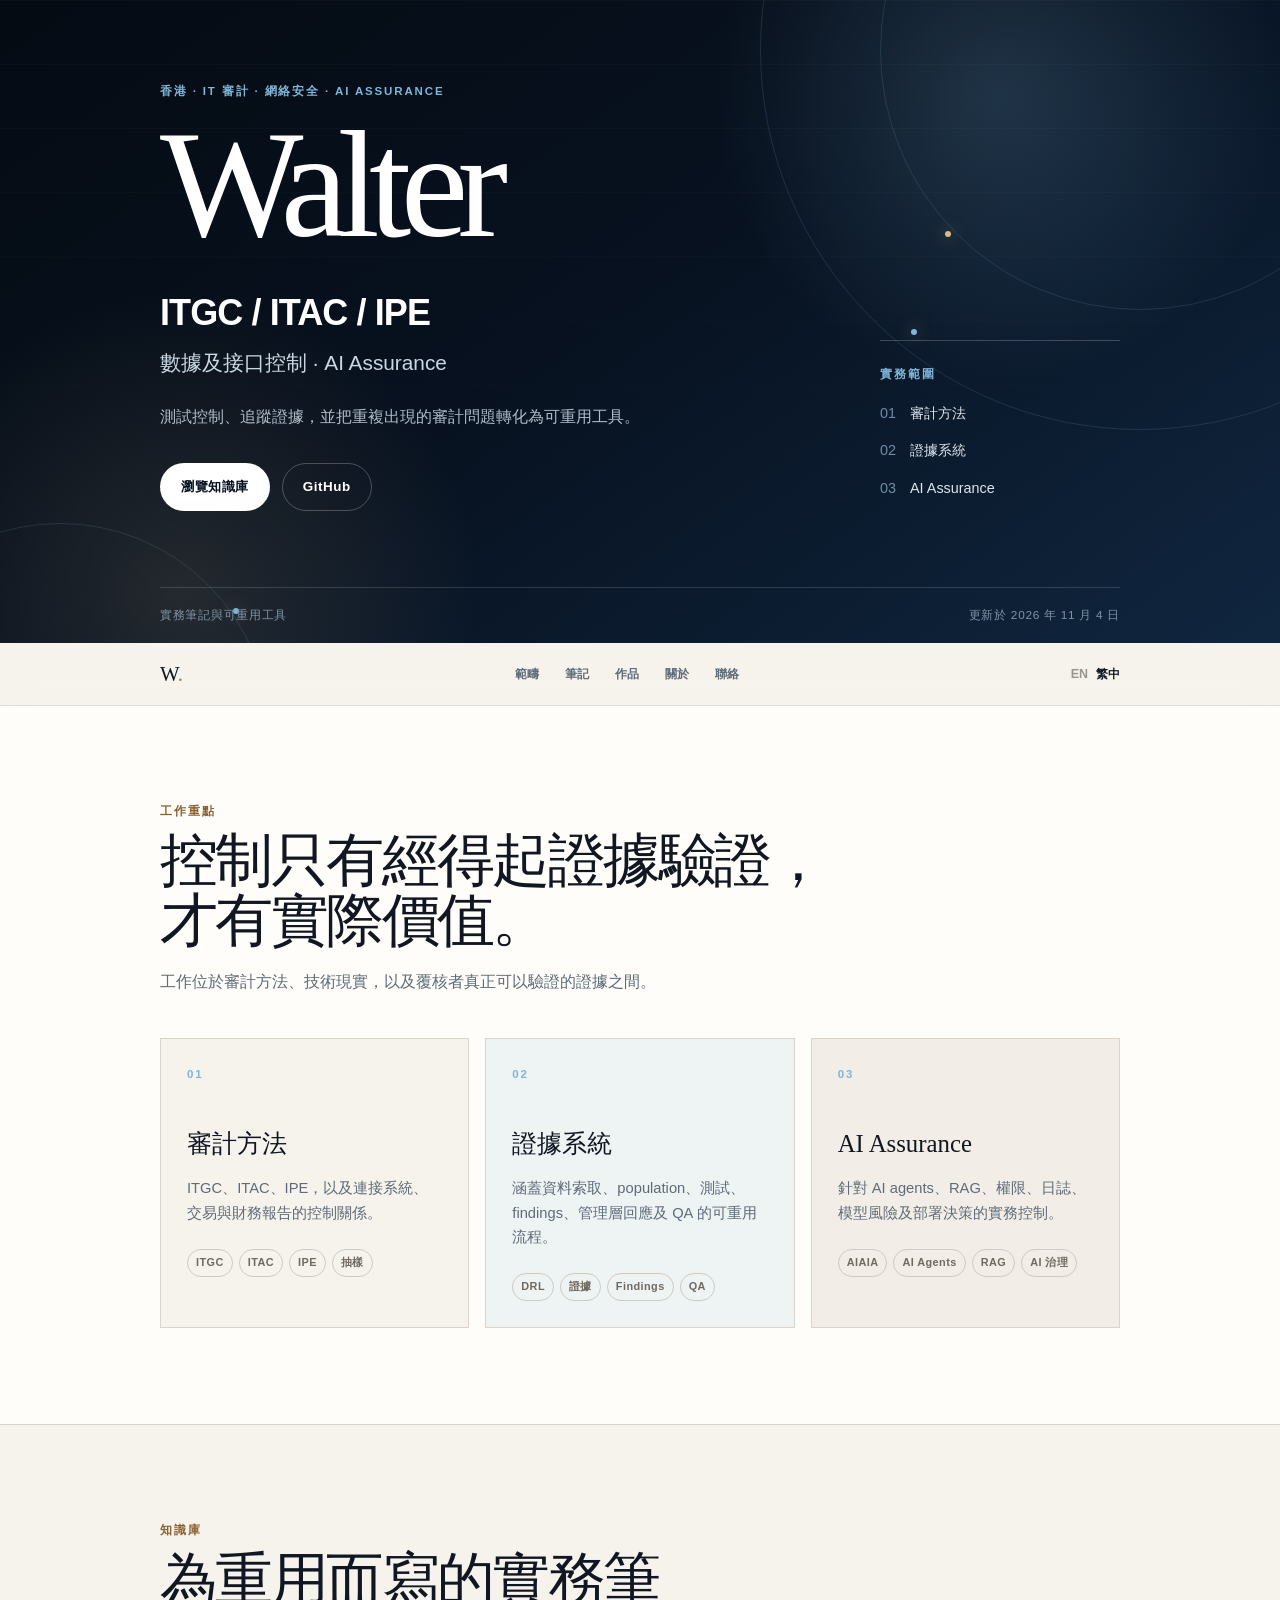
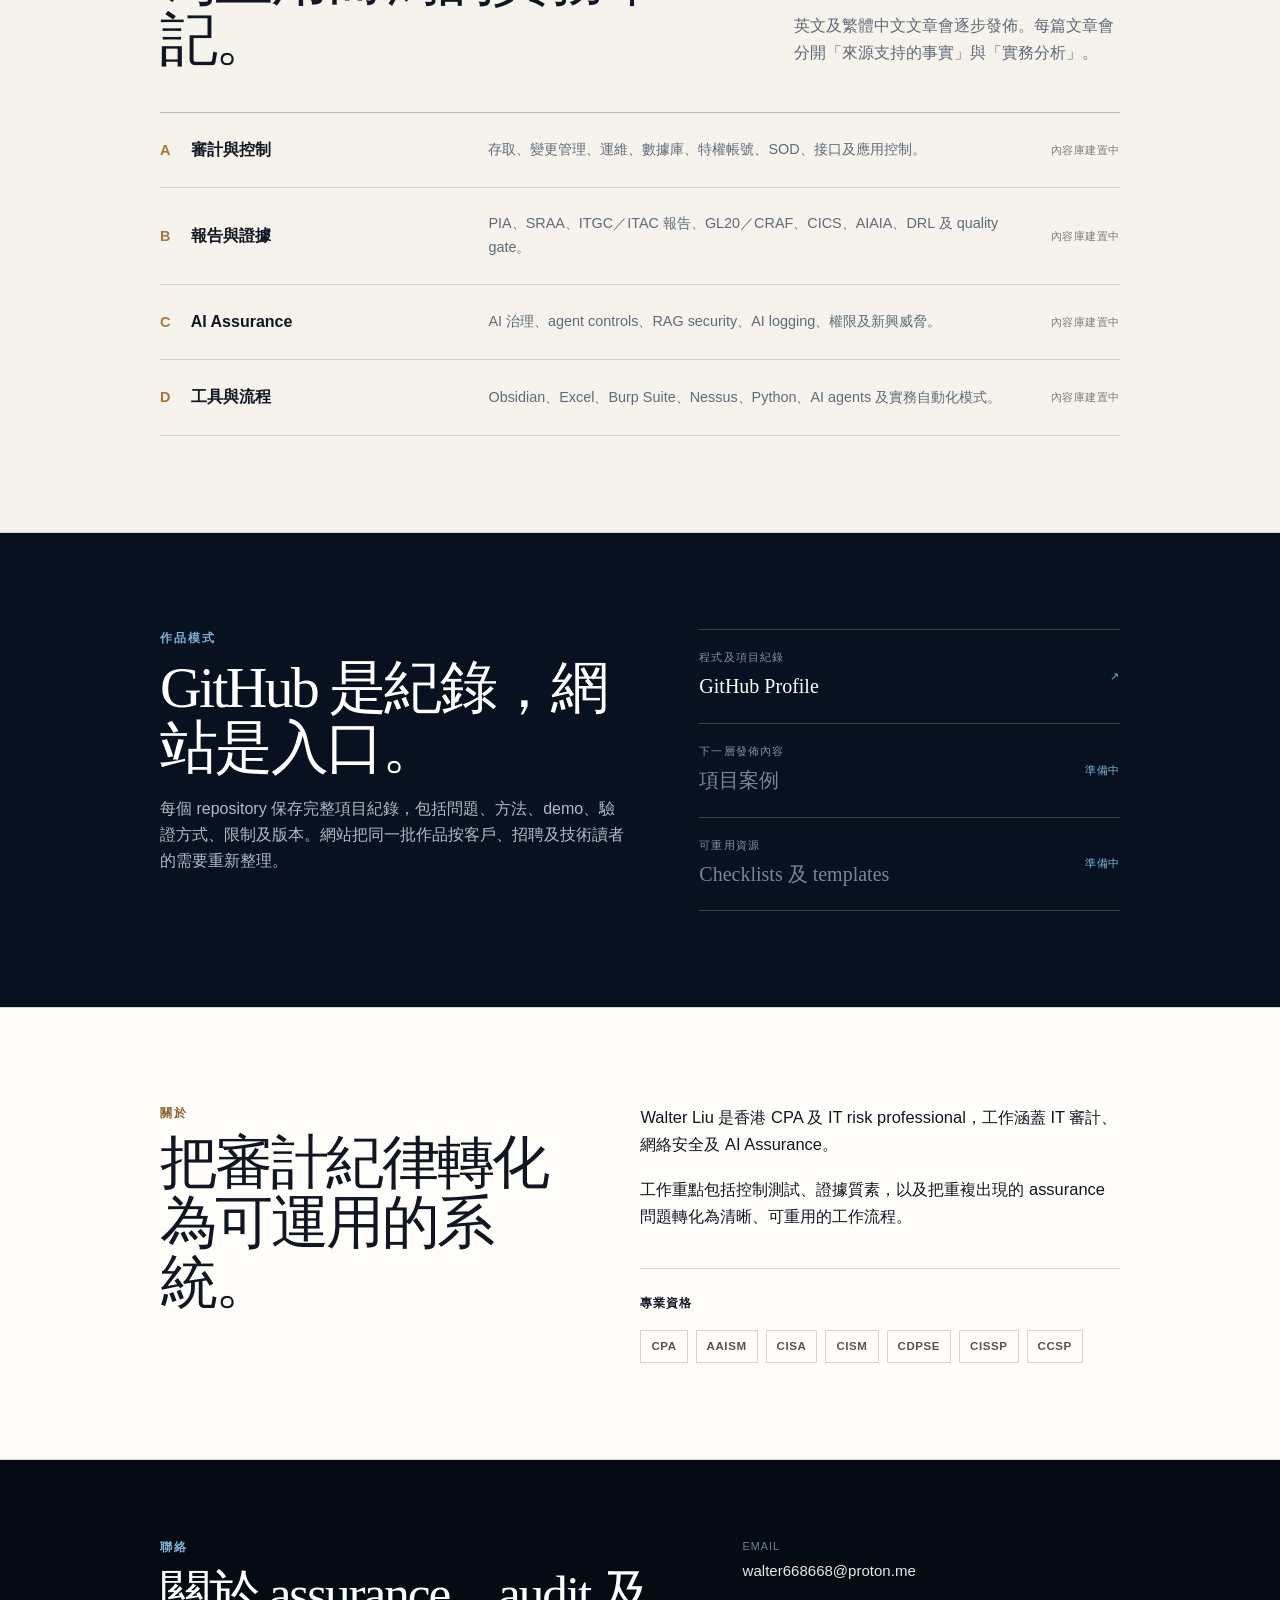
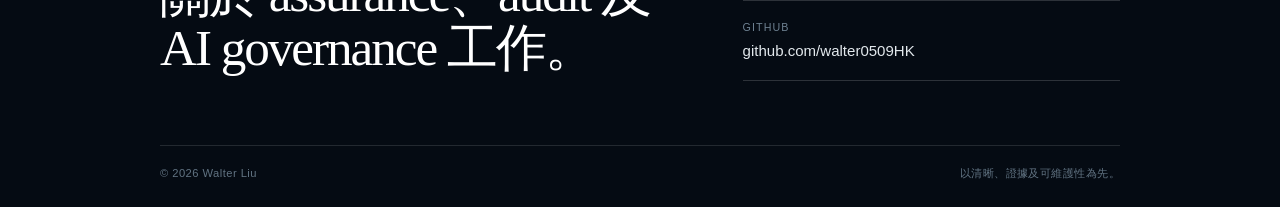
==== zh-hant.html @ f9fbf670 "feat: rebuild homepage content and style; add Traditional Chinese page, robots.txt and llms.txt" ====
<!DOCTYPE html>
<html lang="zh-Hant">
<head>
  <meta charset="UTF-8">
  <meta name="viewport" content="width=device-width, initial-scale=1.0">
  <title>Walter Liu｜IT 審計、證據系統與 AI Assurance</title>
  <meta name="description" content="Walter Liu 專注 IT 審計、ITGC、ITAC、IPE、數據及接口控制、網絡安全與 AI Assurance。">
  <meta name="theme-color" content="#07111f">
  <meta property="og:title" content="Walter Liu｜IT 審計、證據系統與 AI Assurance">
  <meta property="og:description" content="從香港實務角度整理審計方法、證據系統與 AI Assurance。">
  <meta property="og:type" content="website">
  <link rel="stylesheet" href="css/style.css">
</head>
<body>
  <a class="skip-link" href="#main">跳至主要內容</a>

  <!-- ===== Header ===== -->
  <header class="hero" id="top">
    <div class="hero-orbit hero-orbit-one" aria-hidden="true"></div>
    <div class="hero-orbit hero-orbit-two" aria-hidden="true"></div>
    <div class="hero-orbit hero-orbit-three" aria-hidden="true"></div>

    <div class="container hero-inner">
      <div class="hero-copy">
        <p class="eyebrow">香港 · IT 審計 · 網絡安全 · AI Assurance</p>
        <h1>Walter</h1>
        <p class="hero-specialism">ITGC / ITAC / IPE</p>
        <p class="hero-focus">數據及接口控制 · AI Assurance</p>
        <p class="hero-intro">測試控制、追蹤證據，並把重複出現的審計問題轉化為可重用工具。</p>
        <div class="hero-actions">
          <a class="button button-primary" href="#notes">瀏覽知識庫</a>
          <a class="button button-secondary" href="https://github.com/walter0509HK" rel="me">GitHub</a>
        </div>
      </div>

      <aside class="hero-index" aria-label="網站重點">
        <p class="index-label">實務範圍</p>
        <ol class="index-list">
          <li><span>01</span>審計方法</li>
          <li><span>02</span>證據系統</li>
          <li><span>03</span>AI Assurance</li>
        </ol>
      </aside>
    </div>

    <div class="container hero-footer">
      <span>實務筆記與可重用工具</span>
      <span>更新於 <time datetime="2026-11-04">2026 年 11 月 4 日</time></span>
    </div>
  </header>

  <!-- ===== Navigation ===== -->
  <nav class="navbar" aria-label="主要導覽">
    <div class="container navbar-inner">
      <a class="brand" href="#top" aria-label="Walter，返回頁首">W<span>.</span></a>
      <div class="nav-links">
        <a href="#focus">範疇</a>
        <a href="#notes">筆記</a>
        <a href="#work">作品</a>
        <a href="#about">關於</a>
        <a href="#contact">聯絡</a>
      </div>
      <div class="language-switch" aria-label="語言">
        <a href="index.html" lang="en">EN</a>
        <span aria-current="page">繁中</span>
      </div>
    </div>
  </nav>

  <main id="main">
    <!-- ===== Focus ===== -->
    <section class="section focus-section" id="focus">
      <div class="container">
        <div class="section-heading">
          <p class="section-kicker">工作重點</p>
          <h2>控制只有經得起證據驗證，才有實際價值。</h2>
          <p class="section-intro">工作位於審計方法、技術現實，以及覆核者真正可以驗證的證據之間。</p>
        </div>

        <div class="focus-grid">
          <article class="focus-card">
            <p class="card-number">01</p>
            <h3>審計方法</h3>
            <p>ITGC、ITAC、IPE，以及連接系統、交易與財務報告的控制關係。</p>
            <ul class="tag-list">
              <li>ITGC</li>
              <li>ITAC</li>
              <li>IPE</li>
              <li>抽樣</li>
            </ul>
          </article>

          <article class="focus-card">
            <p class="card-number">02</p>
            <h3>證據系統</h3>
            <p>涵蓋資料索取、population、測試、findings、管理層回應及 QA 的可重用流程。</p>
            <ul class="tag-list">
              <li>DRL</li>
              <li>證據</li>
              <li>Findings</li>
              <li>QA</li>
            </ul>
          </article>

          <article class="focus-card">
            <p class="card-number">03</p>
            <h3>AI Assurance</h3>
            <p>針對 AI agents、RAG、權限、日誌、模型風險及部署決策的實務控制。</p>
            <ul class="tag-list">
              <li>AIAIA</li>
              <li>AI Agents</li>
              <li>RAG</li>
              <li>AI 治理</li>
            </ul>
          </article>
        </div>
      </div>
    </section>

    <!-- ===== Notes library ===== -->
    <section class="section notes-section" id="notes">
      <div class="container">
        <div class="section-heading split-heading">
          <div>
            <p class="section-kicker">知識庫</p>
            <h2>為重用而寫的實務筆記。</h2>
          </div>
          <p class="section-intro">英文及繁體中文文章會逐步發佈。每篇文章會分開「來源支持的事實」與「實務分析」。</p>
        </div>

        <div class="library">
          <article class="library-row">
            <div>
              <p class="library-index">A</p>
              <h3>審計與控制</h3>
            </div>
            <p>存取、變更管理、運維、數據庫、特權帳號、SOD、接口及應用控制。</p>
            <span class="status">內容庫建置中</span>
          </article>

          <article class="library-row">
            <div>
              <p class="library-index">B</p>
              <h3>報告與證據</h3>
            </div>
            <p>PIA、SRAA、ITGC／ITAC 報告、GL20／CRAF、CICS、AIAIA、DRL 及 quality gate。</p>
            <span class="status">內容庫建置中</span>
          </article>

          <article class="library-row">
            <div>
              <p class="library-index">C</p>
              <h3>AI Assurance</h3>
            </div>
            <p>AI 治理、agent controls、RAG security、AI logging、權限及新興威脅。</p>
            <span class="status">內容庫建置中</span>
          </article>

          <article class="library-row">
            <div>
              <p class="library-index">D</p>
              <h3>工具與流程</h3>
            </div>
            <p>Obsidian、Excel、Burp Suite、Nessus、Python、AI agents 及實務自動化模式。</p>
            <span class="status">內容庫建置中</span>
          </article>
        </div>
      </div>
    </section>

    <!-- ===== Work ===== -->
    <section class="section work-section" id="work">
      <div class="container work-grid">
        <div>
          <p class="section-kicker">作品模式</p>
          <h2>GitHub 是紀錄，網站是入口。</h2>
          <p class="section-intro">每個 repository 保存完整項目紀錄，包括問題、方法、demo、驗證方式、限制及版本。網站把同一批作品按客戶、招聘及技術讀者的需要重新整理。</p>
        </div>

        <div class="work-links">
          <a class="work-link" href="https://github.com/walter0509HK" rel="me">
            <span>
              <small>程式及項目紀錄</small>
              GitHub Profile
            </span>
            <span aria-hidden="true">↗</span>
          </a>

          <div class="work-link work-link-muted">
            <span>
              <small>下一層發佈內容</small>
              項目案例
            </span>
            <span>準備中</span>
          </div>

          <div class="work-link work-link-muted">
            <span>
              <small>可重用資源</small>
              Checklists 及 templates
            </span>
            <span>準備中</span>
          </div>
        </div>
      </div>
    </section>

    <!-- ===== About and credentials ===== -->
    <section class="section about-section" id="about">
      <div class="container about-grid">
        <div>
          <p class="section-kicker">關於</p>
          <h2>把審計紀律轉化為可運用的系統。</h2>
        </div>

        <div class="about-copy">
          <p>Walter Liu 是香港 CPA 及 IT risk professional，工作涵蓋 IT 審計、網絡安全及 AI Assurance。</p>
          <p>工作重點包括控制測試、證據質素，以及把重複出現的 assurance 問題轉化為清晰、可重用的工作流程。</p>

          <h3>專業資格</h3>
          <ul class="credential-list" aria-label="專業資格">
            <li>CPA</li>
            <li>AAISM</li>
            <li>CISA</li>
            <li>CISM</li>
            <li>CDPSE</li>
            <li>CISSP</li>
            <li>CCSP</li>
          </ul>
        </div>
      </div>
    </section>
  </main>

  <!-- ===== Contact ===== -->
  <footer class="footer" id="contact">
    <div class="container footer-grid">
      <div>
        <p class="section-kicker">聯絡</p>
        <h2>關於 assurance、audit 及 AI governance 工作。</h2>
      </div>

      <div class="contact-list">
        <p>
          <span>Email</span>
          <strong>walter668668@proton.me</strong>
        </p>
        <p>
          <span>GitHub</span>
          <a href="https://github.com/walter0509HK" rel="me">github.com/walter0509HK</a>
        </p>
        <!-- TODO: Add LINE and WhatsApp links after the final URLs and QR image are supplied. -->
      </div>
    </div>

    <div class="container footer-bottom">
      <span>© 2026 Walter Liu</span>
      <span>以清晰、證據及可維護性為先。</span>
    </div>
  </footer>

  <script type="application/ld+json">
  {
    "@context": "https://schema.org",
    "@type": "Person",
    "name": "Walter Liu",
    "jobTitle": "IT Audit and AI Assurance Professional",
    "knowsAbout": [
      "IT audit",
      "IT general controls",
      "IT application controls",
      "information produced by the entity",
      "cybersecurity",
      "AI governance",
      "AI assurance"
    ],
    "sameAs": [
      "https://github.com/walter0509HK"
    ]
  }
  </script>
</body>
</html>
---- css/style.css ----
/* ===== Base ===== */
:root {
  --ink: #101722;
  --muted: #5f6b78;
  --paper: #f6f3ed;
  --surface: #fffdf9;
  --line: #d9d5cd;
  --navy: #07111f;
  --navy-soft: #0d1c30;
  --blue: #7fb6d9;
  --blue-soft: #dcecf6;
  --warm: #d6b98c;
  --white: #fff;
  --container: 960px;
}

* {
  box-sizing: border-box;
  margin: 0;
  padding: 0;
}

html {
  scroll-behavior: smooth;
}

body {
  background: var(--paper);
  color: var(--ink);
  font-family: -apple-system, BlinkMacSystemFont, "Segoe UI", "PingFang HK", "Microsoft JhengHei", sans-serif;
  line-height: 1.65;
  text-rendering: optimizeLegibility;
}

a {
  color: inherit;
}

img {
  display: block;
  max-width: 100%;
}

ul,
ol {
  list-style: none;
}

.container {
  width: min(100% - 40px, var(--container));
  margin-inline: auto;
}

.skip-link {
  position: fixed;
  top: 12px;
  left: 12px;
  z-index: 20;
  padding: 10px 14px;
  background: var(--white);
  color: var(--navy);
  transform: translateY(-160%);
}

.skip-link:focus {
  transform: translateY(0);
}

/* ===== Hero ===== */
.hero {
  position: relative;
  overflow: hidden;
  min-height: 620px;
  padding: 82px 0 0;
  background:
    radial-gradient(circle at 78% 15%, rgba(127, 182, 217, 0.2), transparent 25%),
    radial-gradient(circle at 14% 92%, rgba(214, 185, 140, 0.14), transparent 24%),
    linear-gradient(145deg, #050b13 0%, var(--navy) 46%, #10263f 100%);
  color: var(--white);
}

.hero::before {
  content: "";
  position: absolute;
  inset: 0;
  background-image: linear-gradient(rgba(255, 255, 255, 0.035) 1px, transparent 1px);
  background-size: 100% 64px;
  mask-image: linear-gradient(to bottom, rgba(0, 0, 0, 0.8), transparent 92%);
  pointer-events: none;
}

.hero-orbit {
  position: absolute;
  border: 1px solid rgba(127, 182, 217, 0.16);
  border-radius: 50%;
  pointer-events: none;
}

.hero-orbit::after {
  content: "";
  position: absolute;
  width: 6px;
  height: 6px;
  border-radius: 50%;
  background: var(--warm);
  box-shadow: 0 0 16px rgba(214, 185, 140, 0.6);
}

.hero-orbit-one {
  width: 520px;
  height: 520px;
  top: -210px;
  right: -120px;
}

.hero-orbit-one::after {
  left: 64px;
  bottom: 72px;
}

.hero-orbit-two {
  width: 760px;
  height: 760px;
  top: -330px;
  right: -240px;
}

.hero-orbit-two::after {
  left: 150px;
  bottom: 94px;
  background: var(--blue);
}

.hero-orbit-three {
  width: 420px;
  height: 420px;
  bottom: -300px;
  left: -150px;
}

.hero-orbit-three::after {
  right: 30px;
  top: 84px;
  background: var(--blue);
}

.hero-inner {
  position: relative;
  z-index: 1;
  display: grid;
  grid-template-columns: minmax(0, 1fr) 240px;
  gap: 72px;
  align-items: end;
}

.eyebrow,
.section-kicker,
.index-label,
.card-number,
.library-index {
  color: var(--blue);
  font-size: 0.72rem;
  font-weight: 700;
  letter-spacing: 0.16em;
  text-transform: uppercase;
}

.hero h1 {
  margin-top: 18px;
  font-family: Georgia, "Times New Roman", serif;
  font-size: clamp(5rem, 15vw, 9.5rem);
  font-weight: 400;
  letter-spacing: -0.07em;
  line-height: 0.88;
}

.hero-specialism {
  margin-top: 30px;
  font-size: clamp(1.35rem, 3vw, 2.25rem);
  font-weight: 650;
  letter-spacing: -0.025em;
}

.hero-focus {
  margin-top: 4px;
  color: #c9d8e4;
  font-size: clamp(1rem, 2vw, 1.3rem);
}

.hero-intro {
  max-width: 620px;
  margin-top: 24px;
  color: #aebdca;
  font-size: 1rem;
}

.hero-actions {
  display: flex;
  flex-wrap: wrap;
  gap: 12px;
  margin-top: 32px;
}

.button {
  display: inline-flex;
  align-items: center;
  justify-content: center;
  min-height: 48px;
  padding: 0 20px;
  border: 1px solid rgba(255, 255, 255, 0.24);
  border-radius: 999px;
  font-size: 0.84rem;
  font-weight: 700;
  letter-spacing: 0.04em;
  text-decoration: none;
  transition: background 160ms ease, border-color 160ms ease, transform 160ms ease;
}

.button:hover {
  transform: translateY(-2px);
}

.button-primary {
  background: var(--white);
  color: var(--navy);
}

.button-primary:hover {
  background: var(--blue-soft);
}

.button-secondary:hover {
  border-color: var(--blue);
  background: rgba(127, 182, 217, 0.12);
}

.hero-index {
  padding: 24px 0 10px;
  border-top: 1px solid rgba(255, 255, 255, 0.2);
}

.index-list {
  display: grid;
  gap: 14px;
  margin-top: 18px;
}

.index-list li {
  display: flex;
  gap: 14px;
  color: #dce5eb;
  font-size: 0.9rem;
}

.index-list span {
  color: #6f8ca3;
  font-variant-numeric: tabular-nums;
}

.hero-footer {
  position: relative;
  z-index: 1;
  display: flex;
  justify-content: space-between;
  gap: 24px;
  margin-top: 76px;
  padding: 18px 0;
  border-top: 1px solid rgba(255, 255, 255, 0.14);
  color: #7f94a5;
  font-size: 0.74rem;
  letter-spacing: 0.06em;
  text-transform: uppercase;
}

/* ===== Navigation ===== */
.navbar {
  position: sticky;
  top: 0;
  z-index: 10;
  border-bottom: 1px solid rgba(16, 23, 34, 0.1);
  background: rgba(246, 243, 237, 0.92);
  backdrop-filter: blur(14px);
}

.navbar-inner {
  display: flex;
  min-height: 62px;
  align-items: center;
  justify-content: space-between;
  gap: 24px;
}

.brand {
  font-family: Georgia, "Times New Roman", serif;
  font-size: 1.3rem;
  text-decoration: none;
}

.brand span {
  color: #a4773f;
}

.nav-links {
  display: flex;
  gap: 26px;
}

.nav-links a,
.language-switch a {
  font-size: 0.78rem;
  font-weight: 650;
  text-decoration: none;
}

.nav-links a {
  color: var(--muted);
}

.nav-links a:hover,
.language-switch a:hover {
  color: #8b602d;
}

.language-switch {
  display: flex;
  gap: 8px;
  align-items: center;
  color: #9a958c;
  font-size: 0.72rem;
}

.language-switch [aria-current="page"] {
  color: var(--ink);
  font-weight: 750;
}

/* ===== Shared sections ===== */
.section {
  padding: 96px 0;
  border-bottom: 1px solid var(--line);
}

.section-heading {
  max-width: 720px;
  margin-bottom: 42px;
}

.section-kicker {
  color: #8b602d;
}

.section h2 {
  margin-top: 10px;
  font-family: Georgia, "Times New Roman", serif;
  font-size: clamp(2rem, 5vw, 3.6rem);
  font-weight: 400;
  letter-spacing: -0.045em;
  line-height: 1.04;
}

.section-intro {
  margin-top: 18px;
  color: var(--muted);
  font-size: 1rem;
}

.split-heading {
  display: grid;
  max-width: none;
  grid-template-columns: minmax(0, 1.4fr) minmax(260px, 0.8fr);
  gap: 64px;
  align-items: end;
}

.split-heading .section-intro {
  margin-bottom: 4px;
}

/* ===== Focus ===== */
.focus-section {
  background: var(--surface);
}

.focus-grid {
  display: grid;
  grid-template-columns: repeat(3, 1fr);
  gap: 16px;
}

.focus-card {
  min-height: 280px;
  padding: 26px;
  border: 1px solid var(--line);
  background: var(--paper);
}

.focus-card:nth-child(2) {
  background: #eef3f4;
}

.focus-card:nth-child(3) {
  background: #f2eee7;
}

.focus-card h3 {
  margin-top: 40px;
  font-family: Georgia, "Times New Roman", serif;
  font-size: 1.55rem;
  font-weight: 400;
}

.focus-card > p:not(.card-number) {
  margin-top: 12px;
  color: var(--muted);
  font-size: 0.92rem;
}

.tag-list {
  display: flex;
  flex-wrap: wrap;
  gap: 6px;
  margin-top: 24px;
}

.tag-list li {
  padding: 4px 8px;
  border: 1px solid #cfcac1;
  border-radius: 999px;
  color: #706960;
  font-size: 0.68rem;
  font-weight: 650;
  letter-spacing: 0.04em;
}

/* ===== Notes ===== */
.notes-section {
  background: var(--paper);
}

.library {
  border-top: 1px solid #bfb8ad;
}

.library-row {
  display: grid;
  grid-template-columns: minmax(210px, 0.9fr) minmax(280px, 1.6fr) auto;
  gap: 28px;
  align-items: center;
  padding: 24px 0;
  border-bottom: 1px solid var(--line);
}

.library-row > div {
  display: flex;
  gap: 18px;
  align-items: baseline;
}

.library-row h3 {
  font-size: 1rem;
}

.library-row p {
  color: var(--muted);
  font-size: 0.9rem;
}

.library-row .library-index {
  color: #a4773f;
}

.status {
  color: #81786e;
  font-size: 0.7rem;
  letter-spacing: 0.05em;
  text-align: right;
  text-transform: uppercase;
}

/* ===== Work ===== */
.work-section {
  background: var(--navy);
  color: var(--white);
}

.work-grid {
  display: grid;
  grid-template-columns: minmax(0, 1fr) minmax(320px, 0.9fr);
  gap: 72px;
}

.work-section .section-kicker {
  color: var(--blue);
}

.work-section .section-intro {
  color: #aebdca;
}

.work-links {
  display: grid;
  align-content: start;
}

.work-link {
  display: flex;
  min-height: 94px;
  align-items: center;
  justify-content: space-between;
  gap: 24px;
  padding: 18px 0;
  border-top: 1px solid rgba(255, 255, 255, 0.2);
  text-decoration: none;
}

.work-link:last-child {
  border-bottom: 1px solid rgba(255, 255, 255, 0.2);
}

.work-link span:first-child {
  display: grid;
  gap: 3px;
  font-family: Georgia, "Times New Roman", serif;
  font-size: 1.25rem;
}

.work-link small {
  color: #7f94a5;
  font-family: -apple-system, BlinkMacSystemFont, "Segoe UI", sans-serif;
  font-size: 0.67rem;
  letter-spacing: 0.1em;
  text-transform: uppercase;
}

.work-link > span:last-child {
  color: var(--blue);
  font-size: 0.7rem;
  letter-spacing: 0.06em;
  text-transform: uppercase;
}

.work-link:not(.work-link-muted):hover {
  color: var(--blue-soft);
}

.work-link-muted {
  color: #76899a;
}

/* ===== About ===== */
.about-section {
  background: var(--surface);
}

.about-grid {
  display: grid;
  grid-template-columns: minmax(0, 0.9fr) minmax(320px, 1.1fr);
  gap: 88px;
}

.about-copy p {
  margin-bottom: 18px;
  font-size: 1.03rem;
}

.about-copy h3 {
  margin-top: 38px;
  padding-top: 24px;
  border-top: 1px solid var(--line);
  font-size: 0.78rem;
  letter-spacing: 0.08em;
  text-transform: uppercase;
}

.credential-list {
  display: flex;
  flex-wrap: wrap;
  gap: 8px;
  margin-top: 16px;
}

.credential-list li {
  padding: 6px 10px;
  border: 1px solid var(--line);
  color: #59534b;
  font-size: 0.72rem;
  font-weight: 700;
  letter-spacing: 0.05em;
}

/* ===== Footer ===== */
.footer {
  padding: 78px 0 24px;
  background: #050b13;
  color: var(--white);
}

.footer-grid {
  display: grid;
  grid-template-columns: minmax(0, 1.15fr) minmax(300px, 0.85fr);
  gap: 72px;
}

.footer .section-kicker {
  color: var(--blue);
}

.footer h2 {
  margin-top: 10px;
  font-family: Georgia, "Times New Roman", serif;
  font-size: clamp(2rem, 5vw, 3.2rem);
  font-weight: 400;
  letter-spacing: -0.04em;
  line-height: 1.06;
}

.contact-list {
  display: grid;
  gap: 18px;
  align-content: end;
}

.contact-list p {
  display: grid;
  gap: 3px;
  padding-bottom: 16px;
  border-bottom: 1px solid rgba(255, 255, 255, 0.16);
}

.contact-list span {
  color: #6f8292;
  font-size: 0.67rem;
  letter-spacing: 0.1em;
  text-transform: uppercase;
}

.contact-list strong,
.contact-list a {
  color: #e3e9ed;
  font-size: 0.94rem;
  font-weight: 500;
  overflow-wrap: anywhere;
  text-decoration: none;
}

.contact-list a:hover {
  color: var(--blue);
}

.footer-bottom {
  display: flex;
  justify-content: space-between;
  gap: 24px;
  margin-top: 64px;
  padding-top: 18px;
  border-top: 1px solid rgba(255, 255, 255, 0.12);
  color: #617382;
  font-size: 0.7rem;
  letter-spacing: 0.04em;
}

/* ===== Responsive ===== */
@media (max-width: 820px) {
  .hero {
    min-height: auto;
    padding-top: 64px;
  }

  .hero-inner,
  .work-grid,
  .about-grid,
  .footer-grid {
    grid-template-columns: 1fr;
  }

  .hero-inner {
    gap: 48px;
  }

  .hero-index {
    max-width: 360px;
  }

  .hero-footer {
    margin-top: 54px;
  }

  .navbar-inner {
    flex-wrap: wrap;
    padding: 12px 0;
  }

  .nav-links {
    order: 3;
    width: 100%;
    gap: 18px;
    overflow-x: auto;
    padding-bottom: 2px;
  }

  .section {
    padding: 74px 0;
  }

  .focus-grid {
    grid-template-columns: 1fr;
  }

  .focus-card {
    min-height: 0;
  }

  .split-heading,
  .library-row {
    grid-template-columns: 1fr;
    gap: 14px;
  }

  .status {
    text-align: left;
  }

  .work-grid,
  .about-grid,
  .footer-grid {
    gap: 44px;
  }
}

@media (max-width: 520px) {
  .container {
    width: min(100% - 28px, var(--container));
  }

  .hero h1 {
    font-size: 5.4rem;
  }

  .hero-actions,
  .hero-footer,
  .footer-bottom {
    flex-direction: column;
  }

  .button {
    width: 100%;
  }

  .nav-links {
    justify-content: space-between;
  }

  .nav-links a {
    font-size: 0.72rem;
  }
}

@media (prefers-reduced-motion: reduce) {
  html {
    scroll-behavior: auto;
  }

  .button {
    transition: none;
  }
}
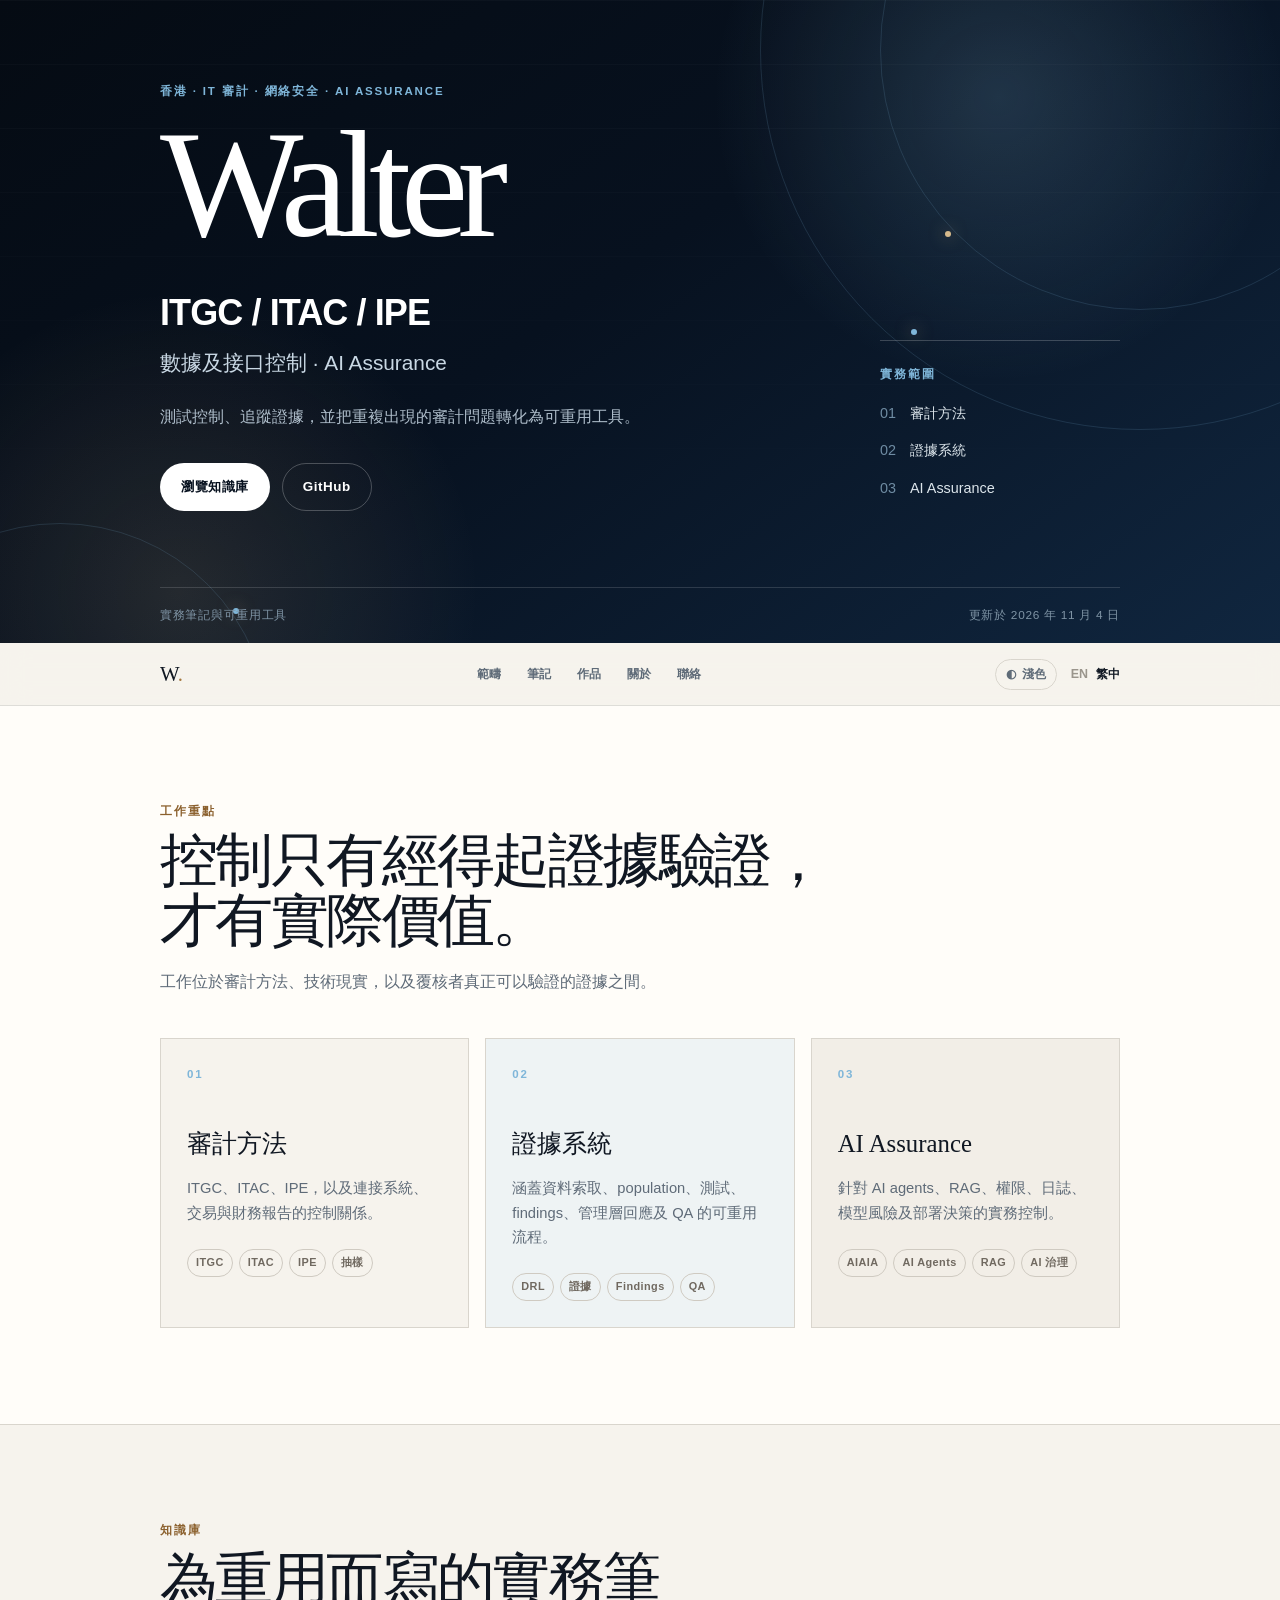
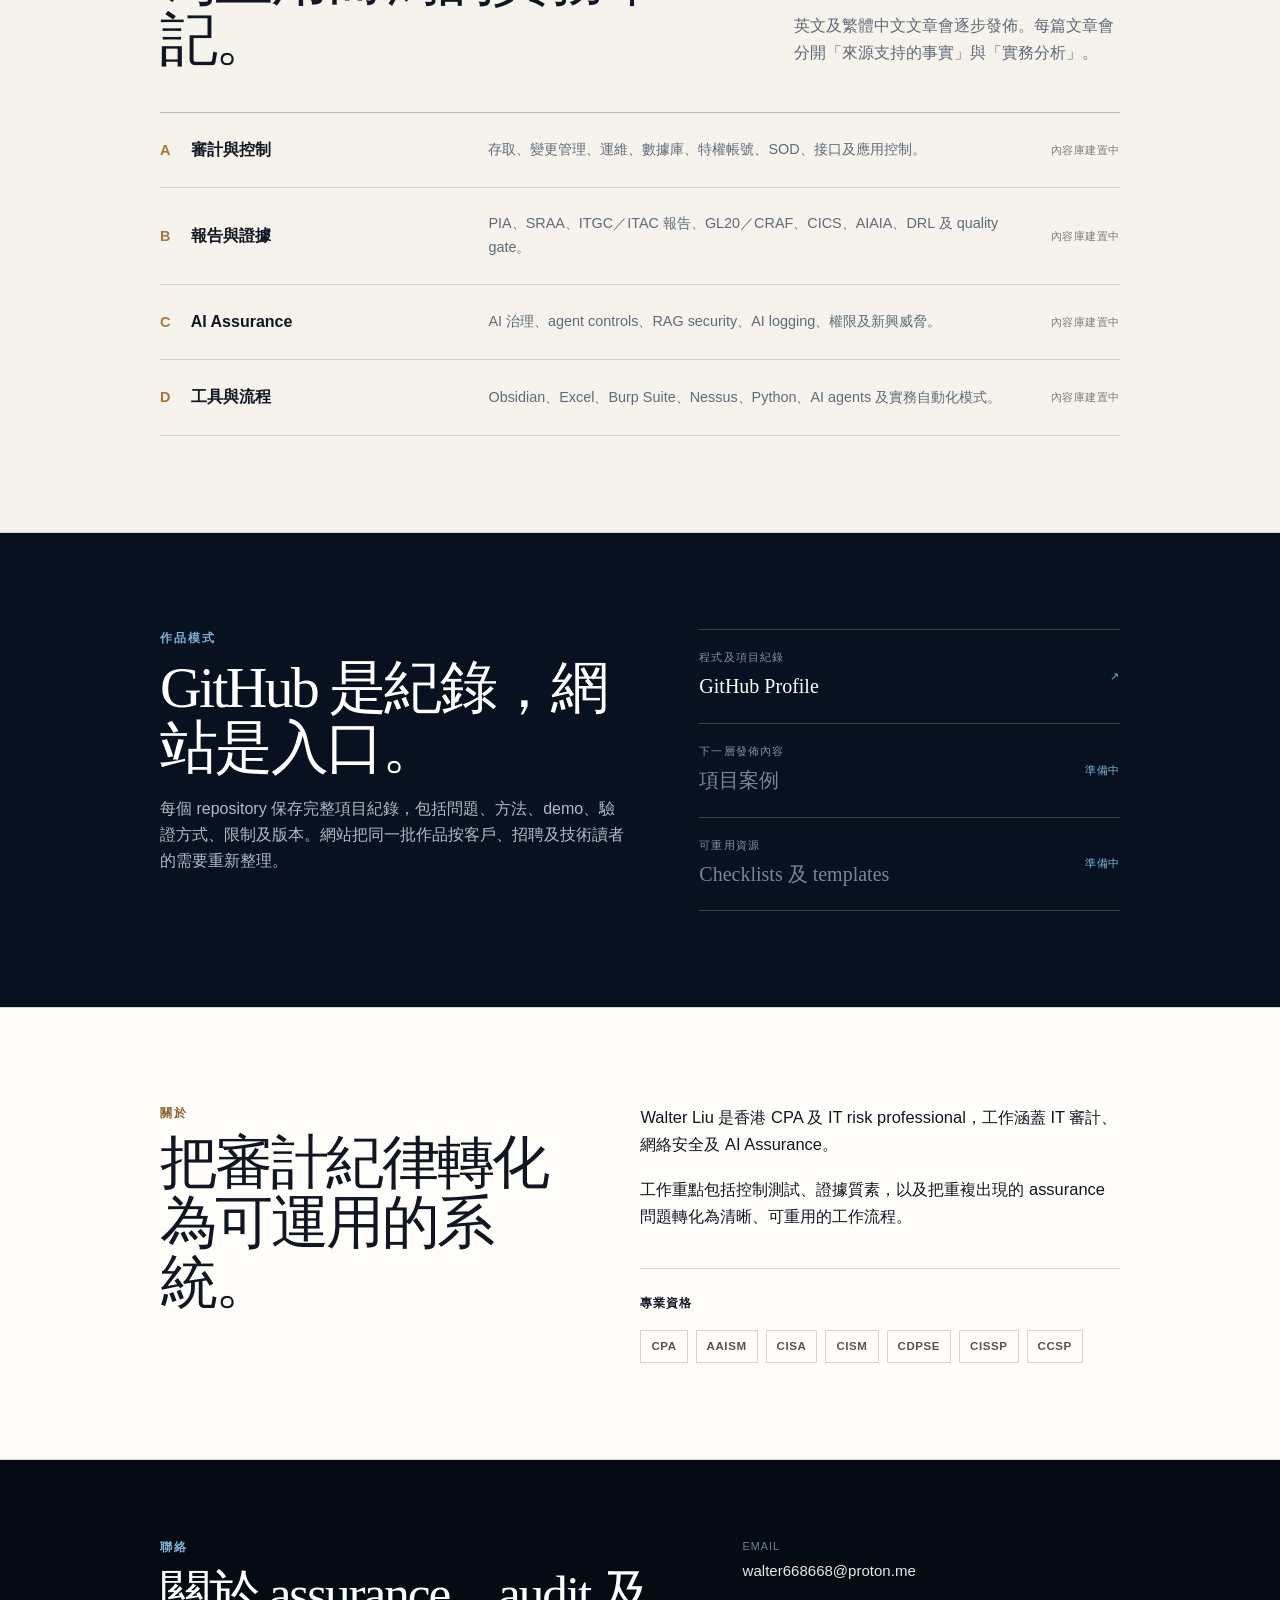
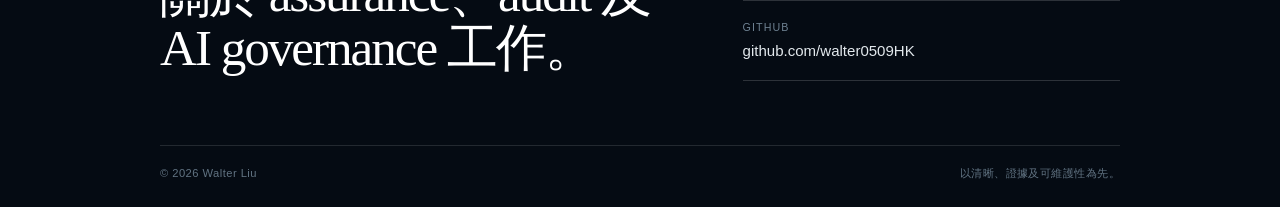
==== commit 52b87394: "feat: add light/dark theme toggle and grouped nav tools on EN and zh-Hant pages" ====
--- a/zh-hant.html
+++ b/zh-hant.html
@@ -9,6 +9,7 @@
   <meta property="og:title" content="Walter Liu｜IT 審計、證據系統與 AI Assurance">
   <meta property="og:description" content="從香港實務角度整理審計方法、證據系統與 AI Assurance。">
   <meta property="og:type" content="website">
+  <script src="js/theme.js"></script>
   <link rel="stylesheet" href="css/style.css">
 </head>
 <body>
@@ -60,9 +61,15 @@
         <a href="#about">關於</a>
         <a href="#contact">聯絡</a>
       </div>
-      <div class="language-switch" aria-label="語言">
-        <a href="index.html" lang="en">EN</a>
-        <span aria-current="page">繁中</span>
+      <div class="nav-tools">
+        <button class="theme-toggle" type="button" data-theme-toggle aria-pressed="false" aria-label="切換主題" data-label-light="淺色" data-label-dark="深色">
+          <span aria-hidden="true">◐</span>
+          <span data-theme-label>淺色</span>
+        </button>
+        <div class="language-switch" aria-label="語言">
+          <a href="index.html" lang="en">EN</a>
+          <span aria-current="page">繁中</span>
+        </div>
       </div>
     </div>
   </nav>
--- a/css/style.css
+++ b/css/style.css
@@ -659,6 +659,90 @@
   letter-spacing: 0.04em;
 }
 
+
+/* ===== Theme toggle ===== */
+.nav-tools {
+  display: flex;
+  align-items: center;
+  gap: 14px;
+}
+
+.theme-toggle {
+  display: inline-flex;
+  align-items: center;
+  gap: 6px;
+  padding: 5px 10px;
+  border: 1px solid var(--line);
+  border-radius: 999px;
+  background: transparent;
+  color: var(--muted);
+  font: inherit;
+  font-size: 0.72rem;
+  font-weight: 650;
+  cursor: pointer;
+}
+
+.theme-toggle:hover {
+  color: var(--ink);
+  border-color: var(--ink);
+}
+
+.theme-toggle:focus-visible {
+  outline: 2px solid var(--blue);
+  outline-offset: 2px;
+}
+
+/* ===== Dark theme ===== */
+html[data-theme="dark"] {
+  color-scheme: dark;
+  --ink: #e9e6df;
+  --muted: #9aa6b2;
+  --paper: #0b1118;
+  --surface: #121a23;
+  --line: #232f3b;
+  --blue-soft: #16283a;
+}
+
+html[data-theme="dark"] .navbar {
+  border-bottom-color: rgba(233, 230, 223, 0.12);
+  background: rgba(11, 17, 24, 0.92);
+}
+
+html[data-theme="dark"] .brand span,
+html[data-theme="dark"] .library-row .library-index {
+  color: #d6b98c;
+}
+
+html[data-theme="dark"] .tag-list li {
+  color: #a9b3bf;
+  border-color: #2c3947;
+}
+
+html[data-theme="dark"] .status {
+  color: #98a3ae;
+}
+
+html[data-theme="dark"] .credential-list li {
+  color: #cfd6dc;
+}
+
+html[data-theme="dark"] .focus-card:nth-child(2) {
+  background: #13212c;
+}
+
+html[data-theme="dark"] .focus-card:nth-child(3) {
+  background: #1a1d22;
+}
+
+html[data-theme="dark"] .library {
+  border-top-color: #2c3947;
+}
+
+html[data-theme="dark"] .nav-links a:hover,
+html[data-theme="dark"] .language-switch a:hover {
+  color: #d6b98c;
+}
+
 /* ===== Responsive ===== */
 @media (max-width: 820px) {
   .hero {
